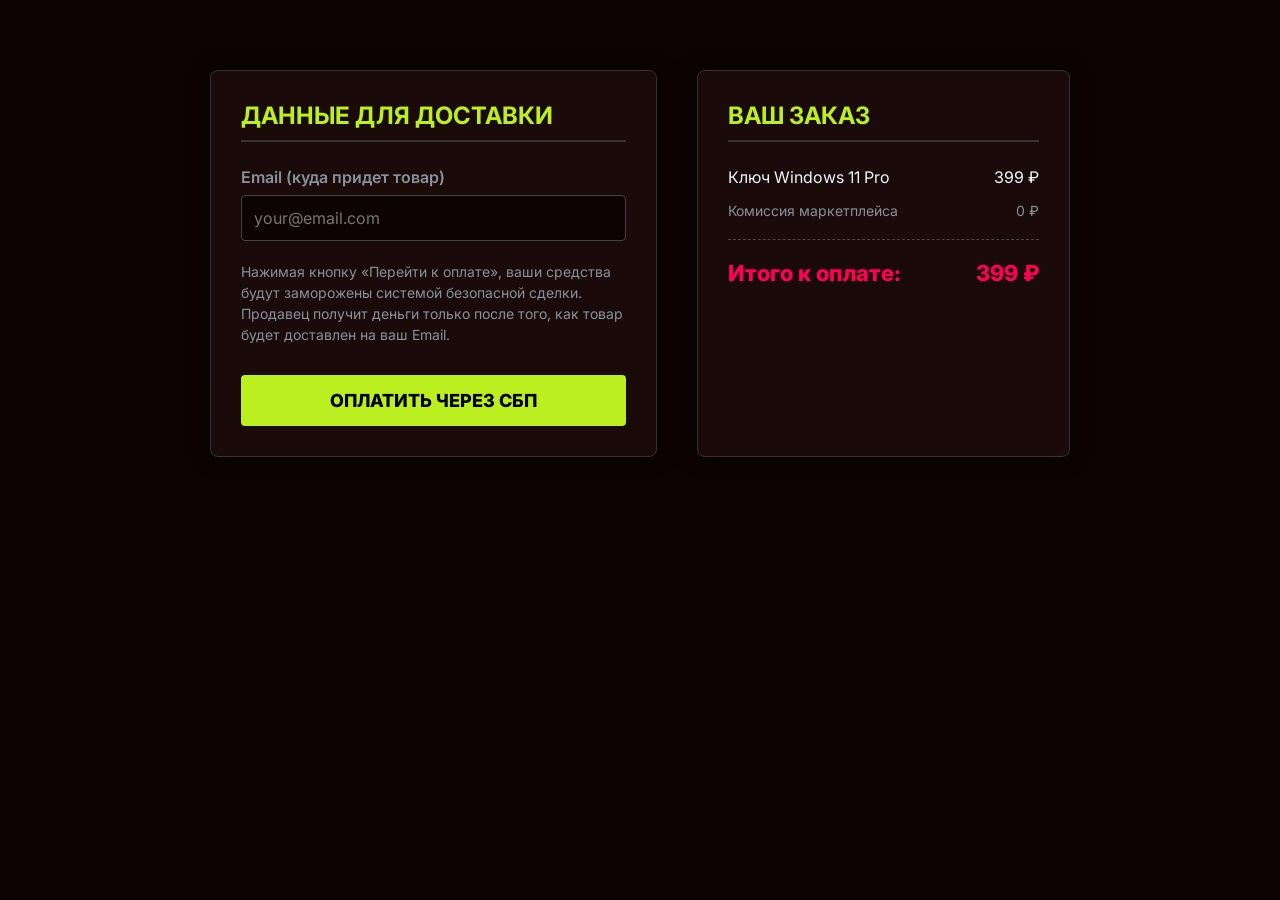
==== checkout.html @ 67990193 "Create checkout.html" ====
<!DOCTYPE html>
<html lang="ru">
<head>
    <meta charset="UTF-8">
    <meta name="viewport" content="width=device-width, initial-scale=1.0">
    <title>Оформление заказа - Nexus Store</title>
    <link href="https://fonts.googleapis.com/css2?family=Inter:wght@400;600;800&display=swap" rel="stylesheet">
    <style>
        :root {
            --bg-main: #0D0303;
            --bg-panel: #1a0a0a;
            --text-main: #EFF8FF;
            --text-muted: #88929b;
            --accent-lime: #BBEF1F;
            --accent-pink: #FF0055;
        }

        * {
            margin: 0;
            padding: 0;
            box-sizing: border-box;
            font-family: 'Inter', sans-serif;
        }

        body {
            background-color: var(--bg-main);
            color: var(--text-main);
            min-height: 100vh;
            display: flex;
            flex-direction: column;
            align-items: center;
            padding-top: 50px;
        }

        .checkout-container {
            width: 100%;
            max-width: 900px;
            display: grid;
            grid-template-columns: 1.2fr 1fr;
            gap: 40px;
            padding: 20px;
        }

        .panel {
            background-color: var(--bg-panel);
            border: 1px solid #333;
            border-radius: 8px;
            padding: 30px;
            box-shadow: 0 0 20px rgba(0,0,0,0.5);
        }

        h2 {
            font-size: 24px;
            margin-bottom: 25px;
            color: var(--accent-lime);
            text-transform: uppercase;
            border-bottom: 2px solid #333;
            padding-bottom: 10px;
        }

        /* Форма данных */
        .form-group {
            margin-bottom: 20px;
        }

        .form-group label {
            display: block;
            margin-bottom: 8px;
            color: var(--text-muted);
            font-weight: 600;
        }

        .form-group input {
            width: 100%;
            padding: 12px;
            background-color: var(--bg-main);
            border: 1px solid #444;
            color: var(--text-main);
            border-radius: 4px;
            font-size: 16px;
        }

        .form-group input:focus {
            border-color: var(--accent-pink);
            outline: none;
            box-shadow: 0 0 10px rgba(255, 0, 85, 0.2);
        }

        /* Детали заказа */
        .order-item {
            display: flex;
            justify-content: space-between;
            margin-bottom: 15px;
            font-size: 16px;
        }

        .total-price {
            display: flex;
            justify-content: space-between;
            font-size: 22px;
            font-weight: 800;
            color: var(--accent-pink);
            margin-top: 20px;
            border-top: 1px dashed #444;
            padding-top: 20px;
        }

        /* Кнопка оплаты */
        .pay-btn {
            width: 100%;
            background-color: var(--accent-lime);
            color: #000;
            border: none;
            padding: 15px;
            font-size: 18px;
            font-weight: 800;
            border-radius: 4px;
            cursor: pointer;
            margin-top: 30px;
            text-transform: uppercase;
            transition: all 0.3s;
        }

        .pay-btn:hover {
            background-color: var(--text-main);
            box-shadow: 0 0 15px var(--accent-lime);
        }

        /* Секция QR кода (изначально скрыта) */
        .qr-section {
            display: none;
            text-align: center;
            margin-top: 20px;
            animation: fadeIn 0.5s ease;
        }

        @keyframes fadeIn { from { opacity: 0; } to { opacity: 1; } }

        .qr-box {
            background: #fff;
            padding: 15px;
            display: inline-block;
            border-radius: 8px;
            margin: 20px 0;
            border: 3px solid var(--accent-lime);
        }

        .qr-box img {
            display: block;
            width: 200px;
            height: 200px;
        }

        .status-text {
            color: var(--text-muted);
            font-size: 14px;
            margin-top: 10px;
            animation: pulse 1.5s infinite;
        }

        @keyframes pulse {
            0% { opacity: 0.5; }
            50% { opacity: 1; }
            100% { opacity: 0.5; }
        }

        /* Окно успешной оплаты */
        .success-message {
            display: none;
            text-align: center;
            color: var(--accent-lime);
        }

        .success-message svg {
            width: 60px;
            height: 60px;
            fill: var(--accent-lime);
            margin-bottom: 15px;
        }

    </style>
</head>
<body>

    <div class="checkout-container">
        <div class="panel">
            <h2>Данные для доставки</h2>
            <div class="form-group">
                <label>Email (куда придет товар)</label>
                <input type="email" id="buyerEmail" placeholder="your@email.com">
            </div>
            
            <div id="paymentStartBlock">
                <p style="color: var(--text-muted); font-size: 14px; line-height: 1.5; margin-top: 20px;">
                    Нажимая кнопку «Перейти к оплате», ваши средства будут заморожены системой безопасной сделки. Продавец получит деньги только после того, как товар будет доставлен на ваш Email.
                </p>
                <button class="pay-btn" id="generateQrBtn">Оплатить через СБП</button>
            </div>

            <div class="qr-section" id="qrSection">
                <h3 style="color: var(--text-main);">Оплата по СБП</h3>
                <div class="qr-box">
                    <img src="https://api.qrserver.com/v1/create-qr-code/?size=200x200&data=SBPMockupPaymentNexus" alt="QR Code">
                </div>
                <p>Отсканируйте код в приложении банка</p>
                <p class="status-text" id="paymentStatus">Ожидание поступления средств...</p>
            </div>

            <div class="success-message" id="successSection">
                <svg viewBox="0 0 24 24" xmlns="http://www.w3.org/2000/svg">
                    <path d="M12 2C6.48 2 2 6.48 2 12C2 17.52 6.48 22 12 22C17.52 22 22 17.52 22 12C22 6.48 17.52 2 12 2ZM10 17L5 12L6.41 10.59L10 14.17L17.59 6.58L19 8L10 17Z"/>
                </svg>
                <h3>Оплата прошла успешно!</h3>
                <p style="color: var(--text-main); margin-top: 10px;">Средства заморожены. Товар отправлен на ваш Email.</p>
                <button class="pay-btn" style="background-color: transparent; border: 1px solid var(--accent-pink); color: var(--accent-pink);" onclick="location.reload()">Вернуться на главную</button>
            </div>
        </div>

        <div class="panel">
            <h2>Ваш заказ</h2>
            <div class="order-item">
                <span>Ключ Windows 11 Pro</span>
                <span>399 ₽</span>
            </div>
            <div class="order-item">
                <span style="color: var(--text-muted); font-size: 14px;">Комиссия маркетплейса</span>
                <span style="color: var(--text-muted); font-size: 14px;">0 ₽</span>
            </div>
            
            <div class="total-price">
                <span>Итого к оплате:</span>
                <span>399 ₽</span>
            </div>
        </div>
    </div>

    <script>
        const generateQrBtn = document.getElementById('generateQrBtn');
        const paymentStartBlock = document.getElementById('paymentStartBlock');
        const qrSection = document.getElementById('qrSection');
        const paymentStatus = document.getElementById('paymentStatus');
        const successSection = document.getElementById('successSection');
        const buyerEmail = document.getElementById('buyerEmail');

        generateQrBtn.addEventListener('click', () => {
            // Простейшая проверка, ввел ли пользователь email
            if (!buyerEmail.value.includes('@')) {
                alert('Пожалуйста, введите корректный Email для получения товара.');
                return;
            }

            // Прячем кнопку, показываем QR
            paymentStartBlock.style.display = 'none';
            qrSection.style.display = 'block';

            // Имитируем ожидание оплаты (например, пользователь сканирует код 4 секунды)
            setTimeout(() => {
                paymentStatus.textContent = 'Обработка платежа банком...';
                paymentStatus.style.color = 'var(--accent-pink)';
                
                // Еще через 2 секунды платеж проходит (имитация вебхука из бэкенда)
                setTimeout(() => {
                    qrSection.style.display = 'none';
                    successSection.style.display = 'block';
                }, 2000);

            }, 4000);
        });
    </script>
</body>
</html>
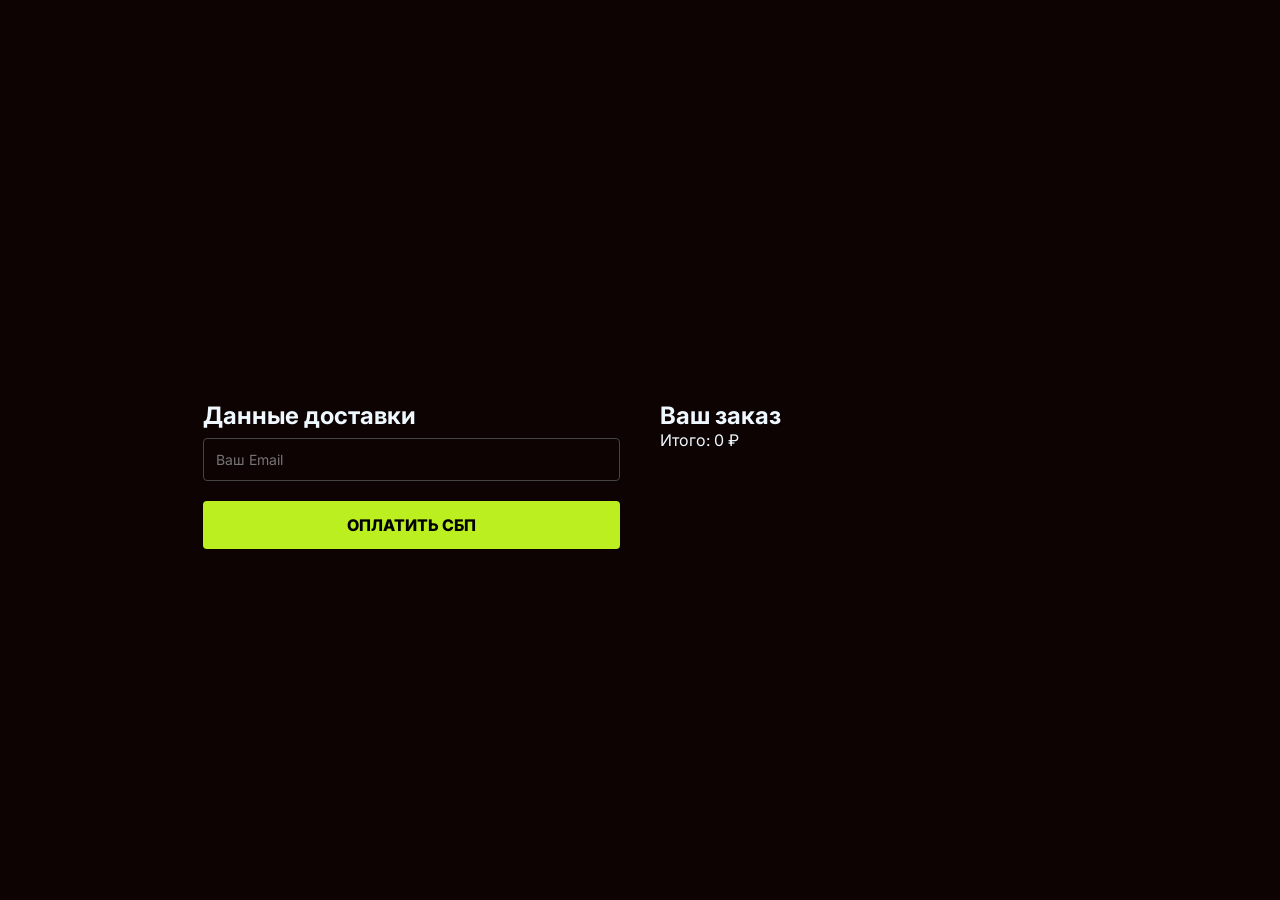
==== commit 5f994d99: "Create checkout.html" ====
--- a/checkout.html
+++ b/checkout.html
@@ -2,269 +2,56 @@
 <html lang="ru">
 <head>
     <meta charset="UTF-8">
-    <meta name="viewport" content="width=device-width, initial-scale=1.0">
-    <title>Оформление заказа - Nexus Store</title>
+    <title>Оформление заказа</title>
     <link href="https://fonts.googleapis.com/css2?family=Inter:wght@400;600;800&display=swap" rel="stylesheet">
-    <style>
-        :root {
-            --bg-main: #0D0303;
-            --bg-panel: #1a0a0a;
-            --text-main: #EFF8FF;
-            --text-muted: #88929b;
-            --accent-lime: #BBEF1F;
-            --accent-pink: #FF0055;
-        }
-
-        * {
-            margin: 0;
-            padding: 0;
-            box-sizing: border-box;
-            font-family: 'Inter', sans-serif;
-        }
-
-        body {
-            background-color: var(--bg-main);
-            color: var(--text-main);
-            min-height: 100vh;
-            display: flex;
-            flex-direction: column;
-            align-items: center;
-            padding-top: 50px;
-        }
-
-        .checkout-container {
-            width: 100%;
-            max-width: 900px;
-            display: grid;
-            grid-template-columns: 1.2fr 1fr;
-            gap: 40px;
-            padding: 20px;
-        }
-
-        .panel {
-            background-color: var(--bg-panel);
-            border: 1px solid #333;
-            border-radius: 8px;
-            padding: 30px;
-            box-shadow: 0 0 20px rgba(0,0,0,0.5);
-        }
-
-        h2 {
-            font-size: 24px;
-            margin-bottom: 25px;
-            color: var(--accent-lime);
-            text-transform: uppercase;
-            border-bottom: 2px solid #333;
-            padding-bottom: 10px;
-        }
-
-        /* Форма данных */
-        .form-group {
-            margin-bottom: 20px;
-        }
-
-        .form-group label {
-            display: block;
-            margin-bottom: 8px;
-            color: var(--text-muted);
-            font-weight: 600;
-        }
-
-        .form-group input {
-            width: 100%;
-            padding: 12px;
-            background-color: var(--bg-main);
-            border: 1px solid #444;
-            color: var(--text-main);
-            border-radius: 4px;
-            font-size: 16px;
-        }
-
-        .form-group input:focus {
-            border-color: var(--accent-pink);
-            outline: none;
-            box-shadow: 0 0 10px rgba(255, 0, 85, 0.2);
-        }
-
-        /* Детали заказа */
-        .order-item {
-            display: flex;
-            justify-content: space-between;
-            margin-bottom: 15px;
-            font-size: 16px;
-        }
-
-        .total-price {
-            display: flex;
-            justify-content: space-between;
-            font-size: 22px;
-            font-weight: 800;
-            color: var(--accent-pink);
-            margin-top: 20px;
-            border-top: 1px dashed #444;
-            padding-top: 20px;
-        }
-
-        /* Кнопка оплаты */
-        .pay-btn {
-            width: 100%;
-            background-color: var(--accent-lime);
-            color: #000;
-            border: none;
-            padding: 15px;
-            font-size: 18px;
-            font-weight: 800;
-            border-radius: 4px;
-            cursor: pointer;
-            margin-top: 30px;
-            text-transform: uppercase;
-            transition: all 0.3s;
-        }
-
-        .pay-btn:hover {
-            background-color: var(--text-main);
-            box-shadow: 0 0 15px var(--accent-lime);
-        }
-
-        /* Секция QR кода (изначально скрыта) */
-        .qr-section {
-            display: none;
-            text-align: center;
-            margin-top: 20px;
-            animation: fadeIn 0.5s ease;
-        }
-
-        @keyframes fadeIn { from { opacity: 0; } to { opacity: 1; } }
-
-        .qr-box {
-            background: #fff;
-            padding: 15px;
-            display: inline-block;
-            border-radius: 8px;
-            margin: 20px 0;
-            border: 3px solid var(--accent-lime);
-        }
-
-        .qr-box img {
-            display: block;
-            width: 200px;
-            height: 200px;
-        }
-
-        .status-text {
-            color: var(--text-muted);
-            font-size: 14px;
-            margin-top: 10px;
-            animation: pulse 1.5s infinite;
-        }
-
-        @keyframes pulse {
-            0% { opacity: 0.5; }
-            50% { opacity: 1; }
-            100% { opacity: 0.5; }
-        }
-
-        /* Окно успешной оплаты */
-        .success-message {
-            display: none;
-            text-align: center;
-            color: var(--accent-lime);
-        }
-
-        .success-message svg {
-            width: 60px;
-            height: 60px;
-            fill: var(--accent-lime);
-            margin-bottom: 15px;
-        }
-
-    </style>
+    <link rel="stylesheet" href="style.css">
 </head>
 <body>
 
-    <div class="checkout-container">
+    <div class="checkout-container" style="display: grid; grid-template-columns: 1fr 1fr; gap: 40px; max-width: 900px; padding-top: 50px;">
         <div class="panel">
-            <h2>Данные для доставки</h2>
-            <div class="form-group">
-                <label>Email (куда придет товар)</label>
-                <input type="email" id="buyerEmail" placeholder="your@email.com">
-            </div>
+            <h2>Данные доставки</h2>
+            <input type="email" id="buyerEmail" placeholder="Ваш Email">
+            <button class="btn-primary" id="generateQrBtn">Оплатить СБП</button>
             
-            <div id="paymentStartBlock">
-                <p style="color: var(--text-muted); font-size: 14px; line-height: 1.5; margin-top: 20px;">
-                    Нажимая кнопку «Перейти к оплате», ваши средства будут заморожены системой безопасной сделки. Продавец получит деньги только после того, как товар будет доставлен на ваш Email.
-                </p>
-                <button class="pay-btn" id="generateQrBtn">Оплатить через СБП</button>
-            </div>
-
-            <div class="qr-section" id="qrSection">
-                <h3 style="color: var(--text-main);">Оплата по СБП</h3>
-                <div class="qr-box">
-                    <img src="https://api.qrserver.com/v1/create-qr-code/?size=200x200&data=SBPMockupPaymentNexus" alt="QR Code">
-                </div>
-                <p>Отсканируйте код в приложении банка</p>
-                <p class="status-text" id="paymentStatus">Ожидание поступления средств...</p>
-            </div>
-
-            <div class="success-message" id="successSection">
-                <svg viewBox="0 0 24 24" xmlns="http://www.w3.org/2000/svg">
-                    <path d="M12 2C6.48 2 2 6.48 2 12C2 17.52 6.48 22 12 22C17.52 22 22 17.52 22 12C22 6.48 17.52 2 12 2ZM10 17L5 12L6.41 10.59L10 14.17L17.59 6.58L19 8L10 17Z"/>
-                </svg>
-                <h3>Оплата прошла успешно!</h3>
-                <p style="color: var(--text-main); margin-top: 10px;">Средства заморожены. Товар отправлен на ваш Email.</p>
-                <button class="pay-btn" style="background-color: transparent; border: 1px solid var(--accent-pink); color: var(--accent-pink);" onclick="location.reload()">Вернуться на главную</button>
+            <div id="qrSection" style="display:none; text-align:center;">
+                <img src="https://api.qrserver.com/v1/create-qr-code/?size=200x200&data=PAYMENT_SB_NEXUS" alt="QR">
+                <p>Ожидание оплаты...</p>
             </div>
         </div>
 
         <div class="panel">
             <h2>Ваш заказ</h2>
-            <div class="order-item">
-                <span>Ключ Windows 11 Pro</span>
-                <span>399 ₽</span>
-            </div>
-            <div class="order-item">
-                <span style="color: var(--text-muted); font-size: 14px;">Комиссия маркетплейса</span>
-                <span style="color: var(--text-muted); font-size: 14px;">0 ₽</span>
-            </div>
-            
+            <div id="orderItemsContainer"></div>
             <div class="total-price">
-                <span>Итого к оплате:</span>
-                <span>399 ₽</span>
+                <span>Итого:</span>
+                <span id="finalPrice">0 ₽</span>
             </div>
         </div>
     </div>
 
+    <script src="cart.js"></script>
     <script>
-        const generateQrBtn = document.getElementById('generateQrBtn');
-        const paymentStartBlock = document.getElementById('paymentStartBlock');
-        const qrSection = document.getElementById('qrSection');
-        const paymentStatus = document.getElementById('paymentStatus');
-        const successSection = document.getElementById('successSection');
-        const buyerEmail = document.getElementById('buyerEmail');
+        document.addEventListener('DOMContentLoaded', () => {
+            const savedCart = JSON.parse(localStorage.getItem('nexus_cart')) || [];
+            const container = document.getElementById('orderItemsContainer');
+            const priceEl = document.getElementById('finalPrice');
+            
+            let total = 0;
+            savedCart.forEach(item => {
+                total += item.price;
+                container.innerHTML += `<div class="order-item">${item.title} — ${item.price} ₽</div>`;
+            });
+            priceEl.textContent = total + ' ₽';
 
-        generateQrBtn.addEventListener('click', () => {
-            // Простейшая проверка, ввел ли пользователь email
-            if (!buyerEmail.value.includes('@')) {
-                alert('Пожалуйста, введите корректный Email для получения товара.');
-                return;
-            }
-
-            // Прячем кнопку, показываем QR
-            paymentStartBlock.style.display = 'none';
-            qrSection.style.display = 'block';
-
-            // Имитируем ожидание оплаты (например, пользователь сканирует код 4 секунды)
-            setTimeout(() => {
-                paymentStatus.textContent = 'Обработка платежа банком...';
-                paymentStatus.style.color = 'var(--accent-pink)';
-                
-                // Еще через 2 секунды платеж проходит (имитация вебхука из бэкенда)
+            document.getElementById('generateQrBtn').onclick = () => {
+                document.getElementById('qrSection').style.display = 'block';
                 setTimeout(() => {
-                    qrSection.style.display = 'none';
-                    successSection.style.display = 'block';
-                }, 2000);
-
-            }, 4000);
+                    alert('Оплата прошла! Товар отправлен на email.');
+                    localStorage.removeItem('nexus_cart');
+                    window.location.href = 'index.html';
+                }, 3000);
+            };
         });
     </script>
 </body>
--- a/style.css
+++ b/style.css
@@ -0,0 +1,65 @@
+/* style.css */
+:root {
+    --bg-main: #0D0303;      /* Глубокий темный */
+    --bg-panel: #1a0a0a;     /* Цвет карточек */
+    --text-main: #EFF8FF;    /* Ледяной белый */
+    --text-muted: #88929b;
+    --accent-lime: #BBEF1F;  /* Неоновый лайм */
+    --accent-pink: #FF0055;  /* Неоновый розовый */
+}
+
+* {
+    margin: 0;
+    padding: 0;
+    box-sizing: border-box;
+    font-family: 'Inter', sans-serif;
+}
+
+body {
+    background-color: var(--bg-main);
+    color: var(--text-main);
+    min-height: 100vh;
+    display: flex;
+    justify-content: center;
+    align-items: center;
+    padding: 20px;
+}
+
+/* Общий стиль для всех инпутов на сайте */
+input, select, textarea {
+    width: 100%;
+    padding: 12px;
+    background-color: var(--bg-main);
+    border: 1px solid #444;
+    color: var(--text-main);
+    border-radius: 4px;
+    margin-top: 8px;
+    margin-bottom: 20px;
+    font-size: 14px;
+}
+
+input:focus, select:focus, textarea:focus {
+    border-color: var(--accent-lime);
+    outline: none;
+    box-shadow: 0 0 8px rgba(187, 239, 31, 0.2);
+}
+
+/* Общий стиль для главных кнопок */
+.btn-primary {
+    background-color: var(--accent-lime);
+    color: #000;
+    border: none;
+    padding: 14px 20px;
+    font-size: 16px;
+    font-weight: 800;
+    border-radius: 4px;
+    cursor: pointer;
+    transition: all 0.3s ease;
+    width: 100%;
+    text-transform: uppercase;
+}
+
+.btn-primary:hover {
+    background-color: var(--text-main);
+    box-shadow: 0 0 15px var(--accent-lime);
+}
